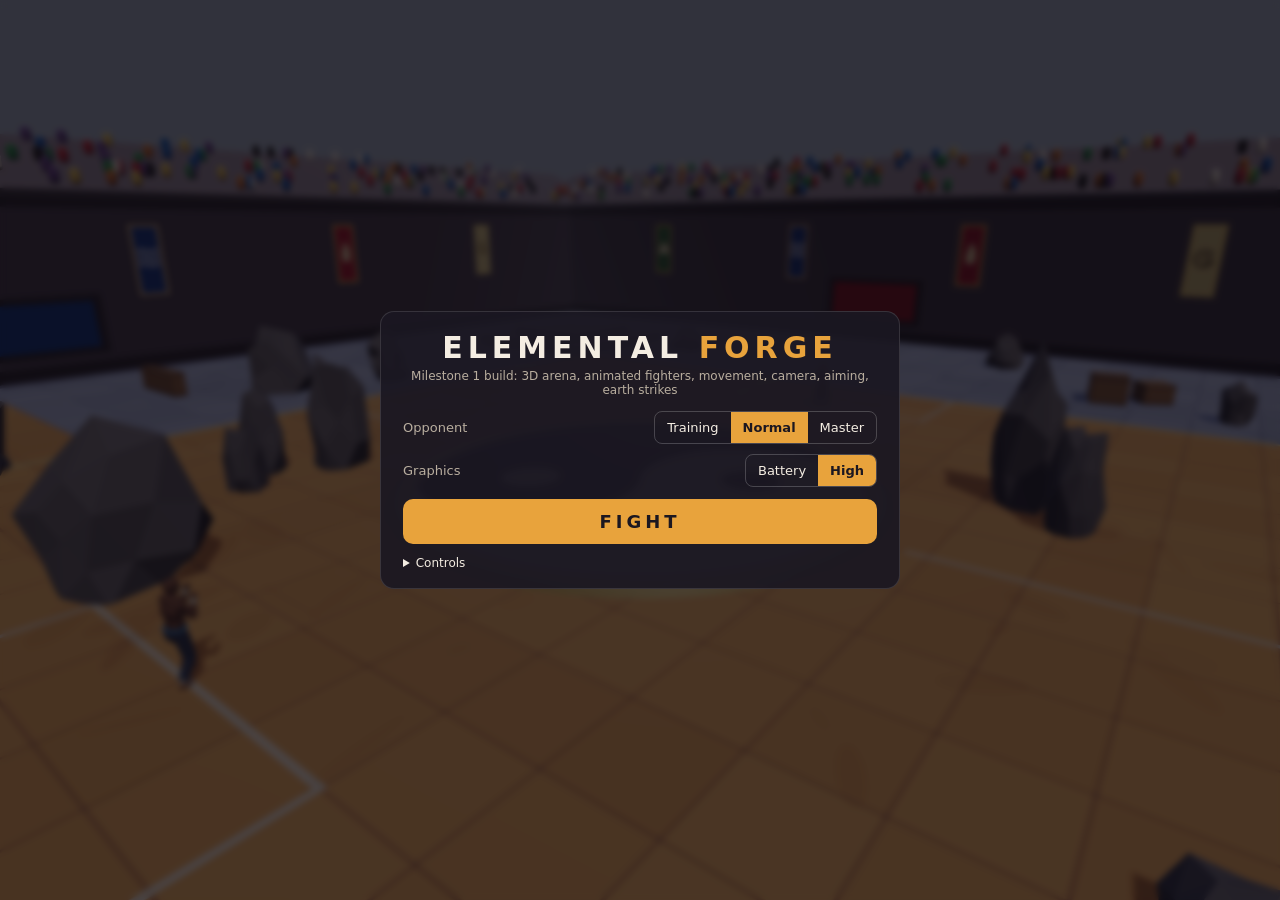
==== elemental-forge/index.html @ 2ba074e0 "Elemental Forge Milestone 1: playable 3D arena, animated fighters, movement, camera, aiming Three.js" ====
<!doctype html>
<html lang="en">
<head>
<meta charset="utf-8">
<meta name="viewport" content="width=device-width, initial-scale=1, maximum-scale=1, user-scalable=no, viewport-fit=cover">
<meta name="theme-color" content="#1b1720">
<meta name="mobile-web-app-capable" content="yes">
<meta name="apple-mobile-web-app-capable" content="yes">
<link rel="manifest" href="manifest.webmanifest">
<title>Elemental Forge</title>
<link rel="stylesheet" href="style.css">
<script type="importmap">
{ "imports": { "three": "./vendor/three.module.min.js" } }
</script>
</head>
<body>
<canvas id="game"></canvas>

<div id="hud" class="hidden">
  <div id="bars-left" class="bars">
    <div class="name">YOU</div>
    <div class="bar hp"><div class="fill" id="p-hp"></div></div>
    <div class="bar en"><div class="fill" id="p-en"></div></div>
  </div>
  <div id="round-box">
    <div id="round-pips"><span class="pip" id="pip-p"></span><span class="sep"></span><span class="pip" id="pip-o"></span></div>
    <div id="round-label">ROUND 1</div>
  </div>
  <div id="bars-right" class="bars right">
    <div class="name" id="opp-name">RIVAL</div>
    <div class="bar hp"><div class="fill" id="o-hp"></div></div>
    <div class="bar en"><div class="fill" id="o-en"></div></div>
  </div>

  <div id="elements">
    <button class="el active" data-el="earth" title="Earth">EARTH</button>
    <button class="el locked" data-el="fire" title="Fire (Milestone 4)">FIRE</button>
    <button class="el locked" data-el="water" title="Water (Milestone 4)">WATER</button>
    <button class="el locked" data-el="air" title="Air (Milestone 4)">AIR</button>
  </div>

  <button id="btn-pause" class="small-btn">II</button>
  <button id="btn-lock" class="small-btn">LOCK</button>

  <div id="reticle"><div class="ring"></div><div class="dot"></div></div>
  <div id="lock-marker"></div>
  <div id="opp-tag"><div class="mini-hp"><div class="fill" id="o-hp-mini"></div></div></div>

  <div id="stick-base"><div id="stick-knob"></div></div>

  <div id="action-pad">
    <button class="act" id="btn-attack" data-act="attack"><span>STRIKE</span></button>
    <button class="act" id="btn-bend" data-act="bend"><span>BEND</span></button>
    <button class="act" id="btn-guard" data-act="guard"><span>GUARD</span></button>
    <button class="act" id="btn-jump" data-act="jump"><span>JUMP</span></button>
    <button class="act" id="btn-dodge" data-act="dodge"><span>DODGE</span></button>
  </div>
  <div id="popups"></div>
  <div id="banner"></div>
</div>

<div id="menu" class="overlay">
  <div class="panel">
    <h1>ELEMENTAL <span>FORGE</span></h1>
    <p class="sub">Milestone 1 build: 3D arena, animated fighters, movement, camera, aiming, earth strikes</p>
    <div class="row">
      <label>Opponent</label>
      <div class="seg" id="difficulty">
        <button data-d="training">Training</button>
        <button data-d="normal" class="on">Normal</button>
        <button data-d="master">Master</button>
      </div>
    </div>
    <div class="row">
      <label>Graphics</label>
      <div class="seg" id="quality">
        <button data-q="low">Battery</button>
        <button data-q="high" class="on">High</button>
      </div>
    </div>
    <button id="btn-start" class="big">FIGHT</button>
    <details class="help">
      <summary>Controls</summary>
      <p><b>Touch:</b> left thumb anywhere on the left half = move. Drag on the right half = aim / turn camera. STRIKE = martial-arts combo. BEND = tap to raise and throw a rock at the reticle, hold to keep it suspended and release to throw. GUARD (hold) = raise a stone shield. DODGE = roll in the stick direction. LOCK = lock on to the rival.</p>
      <p><b>Keyboard:</b> WASD move, mouse aim (click the game to capture), Left click strike, Right click bend (hold/release), Q guard, Space jump, Shift dodge, Tab lock, Esc pause.</p>
    </details>
  </div>
</div>

<div id="pause" class="overlay hidden">
  <div class="panel">
    <h2>PAUSED</h2>
    <div class="row">
      <label>Look sensitivity</label>
      <input type="range" id="sens" min="0.4" max="2.2" step="0.1" value="1">
    </div>
    <div class="row">
      <label>Auto camera</label>
      <div class="seg" id="autocam">
        <button data-a="on" class="on">On</button>
        <button data-a="off">Off</button>
      </div>
    </div>
    <button id="btn-resume" class="big">RESUME</button>
    <button id="btn-quit" class="big ghost">MAIN MENU</button>
  </div>
</div>

<div id="end" class="overlay hidden">
  <div class="panel">
    <h2 id="end-title">VICTORY</h2>
    <p id="end-sub"></p>
    <button id="btn-again" class="big">REMATCH</button>
    <button id="btn-menu2" class="big ghost">MAIN MENU</button>
  </div>
</div>

<div id="rotate" class="overlay">
  <div class="panel"><div class="phone-icon"></div><p>Turn your phone sideways to play.</p></div>
</div>

<div id="loading" class="overlay"><div class="panel"><p>Loading the arena...</p></div></div>
<div id="err" class="hidden"></div>

<script type="module" src="js/main.js"></script>
</body>
</html>
---- elemental-forge/style.css ----
:root {
  --bg: #1b1720;
  --panel: rgba(28, 24, 34, 0.92);
  --ink: #f4ede2;
  --muted: #b9ae9f;
  --accent: #e8a33c;
  --earth: #9a7b4f;
  --fire: #e2552b;
  --water: #3d8fd6;
  --air: #d9e3e8;
  --hp: #e0493c;
  --en: #4fb3e8;
  --safe-l: env(safe-area-inset-left, 0px);
  --safe-r: env(safe-area-inset-right, 0px);
  --safe-b: env(safe-area-inset-bottom, 0px);
  --safe-t: env(safe-area-inset-top, 0px);
}
* { box-sizing: border-box; -webkit-tap-highlight-color: transparent; }
html, body {
  margin: 0; height: 100%; overflow: hidden; background: var(--bg); color: var(--ink);
  font-family: system-ui, -apple-system, "Segoe UI", Roboto, sans-serif;
  user-select: none; -webkit-user-select: none; touch-action: none; overscroll-behavior: none;
}
canvas#game { position: fixed; inset: 0; width: 100vw; height: 100vh; display: block; touch-action: none; }
.hidden { display: none !important; }
button { font: inherit; color: inherit; touch-action: none; }

/* ---------- HUD ---------- */
#hud { position: fixed; inset: 0; pointer-events: none; }
#hud button { pointer-events: auto; }
.bars { position: absolute; top: calc(10px + var(--safe-t)); left: calc(14px + var(--safe-l)); width: min(30vw, 260px); }
.bars.right { left: auto; right: calc(14px + var(--safe-r)); text-align: right; }
.bars .name { font-size: 11px; letter-spacing: 2px; font-weight: 700; color: var(--muted); margin-bottom: 3px; }
.bar { height: 10px; background: rgba(0,0,0,0.45); border: 1px solid rgba(255,255,255,0.18); border-radius: 3px; overflow: hidden; margin-bottom: 4px; }
.bar.en { height: 6px; }
.bar .fill { height: 100%; width: 100%; transition: width 0.12s linear; transform-origin: left; }
.bars.right .bar .fill { margin-left: auto; }
.bar.hp .fill { background: linear-gradient(90deg, #b8322a, var(--hp)); }
.bar.en .fill { background: linear-gradient(90deg, #2f7fb0, var(--en)); }

#round-box { position: absolute; top: calc(8px + var(--safe-t)); left: 50%; transform: translateX(-50%); text-align: center;
  background: rgba(20,18,26,0.6); border: 1px solid rgba(255,255,255,0.12); border-radius: 6px; padding: 4px 12px; }
#round-pips { display: flex; gap: 8px; align-items: center; justify-content: center; }
.pip { width: 8px; height: 8px; transform: rotate(45deg); border: 1px solid #f07a7a; display: inline-block; }
.pip.won { background: #f07a7a; }
.sep { width: 2px; height: 12px; background: #fff; display: inline-block; }
#round-label { font-size: 9px; letter-spacing: 2px; color: var(--accent); margin-top: 2px; }

#elements { position: absolute; top: calc(52px + var(--safe-t)); left: calc(14px + var(--safe-l)); display: flex; gap: 6px; }
.el { width: 52px; height: 30px; border-radius: 15px; border: 2px solid rgba(255,255,255,0.25); background: rgba(20,18,26,0.6);
  font-size: 9px; font-weight: 800; letter-spacing: 1px; }
.el[data-el="earth"] { border-color: var(--earth); }
.el[data-el="fire"] { border-color: var(--fire); }
.el[data-el="water"] { border-color: var(--water); }
.el[data-el="air"] { border-color: var(--air); }
.el.active { background: rgba(154,123,79,0.75); }
.el.locked { opacity: 0.38; }

.small-btn { position: absolute; top: calc(52px + var(--safe-t)); width: 52px; height: 34px; border-radius: 8px;
  background: rgba(20,18,26,0.65); border: 1px solid rgba(255,255,255,0.25); font-size: 11px; font-weight: 800; letter-spacing: 1px; }
#btn-pause { right: calc(14px + var(--safe-r)); width: 40px; }
#btn-lock { right: calc(62px + var(--safe-r)); width: 64px; }
#btn-lock.on { background: rgba(232,163,60,0.85); color: #1b1720; }

#reticle { position: absolute; left: 50%; top: 50%; width: 34px; height: 34px; margin: -17px 0 0 -17px; transition: transform 0.08s; }
#reticle .ring { position: absolute; inset: 0; border: 2px solid rgba(255,255,255,0.75); border-radius: 50%; box-shadow: 0 0 3px rgba(0,0,0,0.6); }
#reticle .dot { position: absolute; left: 50%; top: 50%; width: 4px; height: 4px; margin: -2px; background: #fff; border-radius: 50%; }
#reticle.on-target .ring { border-color: #ff5a4a; transform: scale(0.8); }
#reticle.on-target .dot { background: #ff5a4a; }
#lock-marker { position: absolute; width: 46px; height: 46px; margin: -23px 0 0 -23px; border: 2px solid var(--accent); transform: rotate(45deg);
  display: none; box-shadow: 0 0 6px rgba(232,163,60,0.7); }
#opp-tag { position: absolute; width: 60px; margin-left: -30px; display: none; }
.mini-hp { height: 5px; background: rgba(0,0,0,0.5); border-radius: 2px; overflow: hidden; }
.mini-hp .fill { height: 100%; width: 100%; background: var(--hp); }

#stick-base { position: absolute; width: 130px; height: 130px; margin: -65px 0 0 -65px; border-radius: 50%;
  border: 2px solid rgba(255,255,255,0.35); background: rgba(255,255,255,0.06); display: none; }
#stick-knob { position: absolute; left: 50%; top: 50%; width: 56px; height: 56px; margin: -28px 0 0 -28px; border-radius: 50%;
  background: rgba(255,255,255,0.45); }

#action-pad { position: absolute; right: calc(10px + var(--safe-r)); bottom: calc(10px + var(--safe-b)); width: 250px; height: 220px; }
.act { position: absolute; border-radius: 50%; border: 2px solid rgba(255,255,255,0.45); background: rgba(24,20,30,0.55);
  font-size: 10px; font-weight: 800; letter-spacing: 1px; display: flex; align-items: center; justify-content: center; }
.act.down { background: rgba(232,163,60,0.75); color: #1b1720; transform: scale(0.94); }
#btn-attack { width: 86px; height: 86px; right: 6px; bottom: 6px; border-color: rgba(255,200,120,0.8); font-size: 12px; }
#btn-bend   { width: 72px; height: 72px; right: 104px; bottom: 4px; border-color: var(--earth); }
#btn-guard  { width: 68px; height: 68px; right: 16px; bottom: 102px; }
#btn-jump   { width: 62px; height: 62px; right: 96px; bottom: 88px; }
#btn-dodge  { width: 58px; height: 58px; right: 180px; bottom: 74px; }
.act .cd { position: absolute; inset: 0; border-radius: 50%; background: conic-gradient(rgba(0,0,0,0.55) var(--p,0%), transparent 0); }

#popups { position: absolute; inset: 0; overflow: hidden; }
.pop { position: absolute; font-weight: 900; font-size: 18px; color: #fff; text-shadow: 0 2px 3px #000, 0 0 6px rgba(255,90,60,0.9);
  animation: pop 0.8s ease-out forwards; transform: translate(-50%, -50%); }
.pop.block { color: #cfe8ff; text-shadow: 0 2px 3px #000, 0 0 6px rgba(80,160,255,0.9); font-size: 14px; }
@keyframes pop { 0% { opacity: 0; transform: translate(-50%,-30%) scale(0.6);} 15% { opacity: 1; transform: translate(-50%,-60%) scale(1.15);} 100% { opacity: 0; transform: translate(-50%,-160%) scale(1);} }
#banner { position: absolute; left: 0; right: 0; top: 34%; text-align: center; font-size: 44px; font-weight: 900; letter-spacing: 6px;
  text-shadow: 0 3px 8px rgba(0,0,0,0.8); color: #ffe2b0; opacity: 0; transition: opacity 0.25s; }
#banner.show { opacity: 1; }

/* ---------- overlays ---------- */
.overlay { position: fixed; inset: 0; display: flex; align-items: center; justify-content: center; background: rgba(15,12,18,0.72);
  backdrop-filter: blur(3px); z-index: 10; padding: 16px; }
.panel { background: var(--panel); border: 1px solid rgba(255,255,255,0.12); border-radius: 14px; padding: 18px 22px; width: min(520px, 100%);
  max-height: 100%; overflow-y: auto; text-align: center; touch-action: pan-y; }
h1 { margin: 0 0 4px; font-size: 30px; letter-spacing: 5px; }
h1 span { color: var(--accent); }
h2 { margin: 0 0 12px; letter-spacing: 4px; }
.sub { margin: 0 0 14px; color: var(--muted); font-size: 12px; }
.row { display: flex; align-items: center; justify-content: space-between; gap: 12px; margin: 10px 0; }
.row label { font-size: 13px; color: var(--muted); }
.seg { display: flex; border: 1px solid rgba(255,255,255,0.2); border-radius: 8px; overflow: hidden; }
.seg button { background: transparent; border: 0; padding: 8px 12px; font-size: 13px; }
.seg button.on { background: var(--accent); color: #1b1720; font-weight: 700; }
.big { display: block; width: 100%; margin-top: 12px; padding: 12px; font-size: 18px; font-weight: 900; letter-spacing: 4px; border-radius: 10px;
  border: 0; background: var(--accent); color: #1b1720; }
.big.ghost { background: transparent; border: 1px solid rgba(255,255,255,0.3); color: var(--ink); font-size: 14px; }
.help { text-align: left; margin-top: 12px; font-size: 12px; color: var(--muted); }
.help summary { cursor: pointer; color: var(--ink); }
input[type=range] { width: 50%; }
#rotate { display: none; z-index: 30; }
.phone-icon { width: 40px; height: 66px; border: 3px solid var(--ink); border-radius: 8px; margin: 0 auto 10px; animation: rot 1.6s infinite ease-in-out; }
@keyframes rot { 0%,30% { transform: rotate(0); } 60%,100% { transform: rotate(-90deg); } }
@media (orientation: portrait) and (max-width: 900px) { #rotate.armed { display: flex; } }
#err { position: fixed; left: 8px; bottom: 8px; right: 8px; background: #6b1d1d; color: #fff; padding: 8px; font: 12px monospace; z-index: 50; white-space: pre-wrap; }

@media (max-height: 420px) {
  #action-pad { transform: scale(0.9); transform-origin: bottom right; }
}
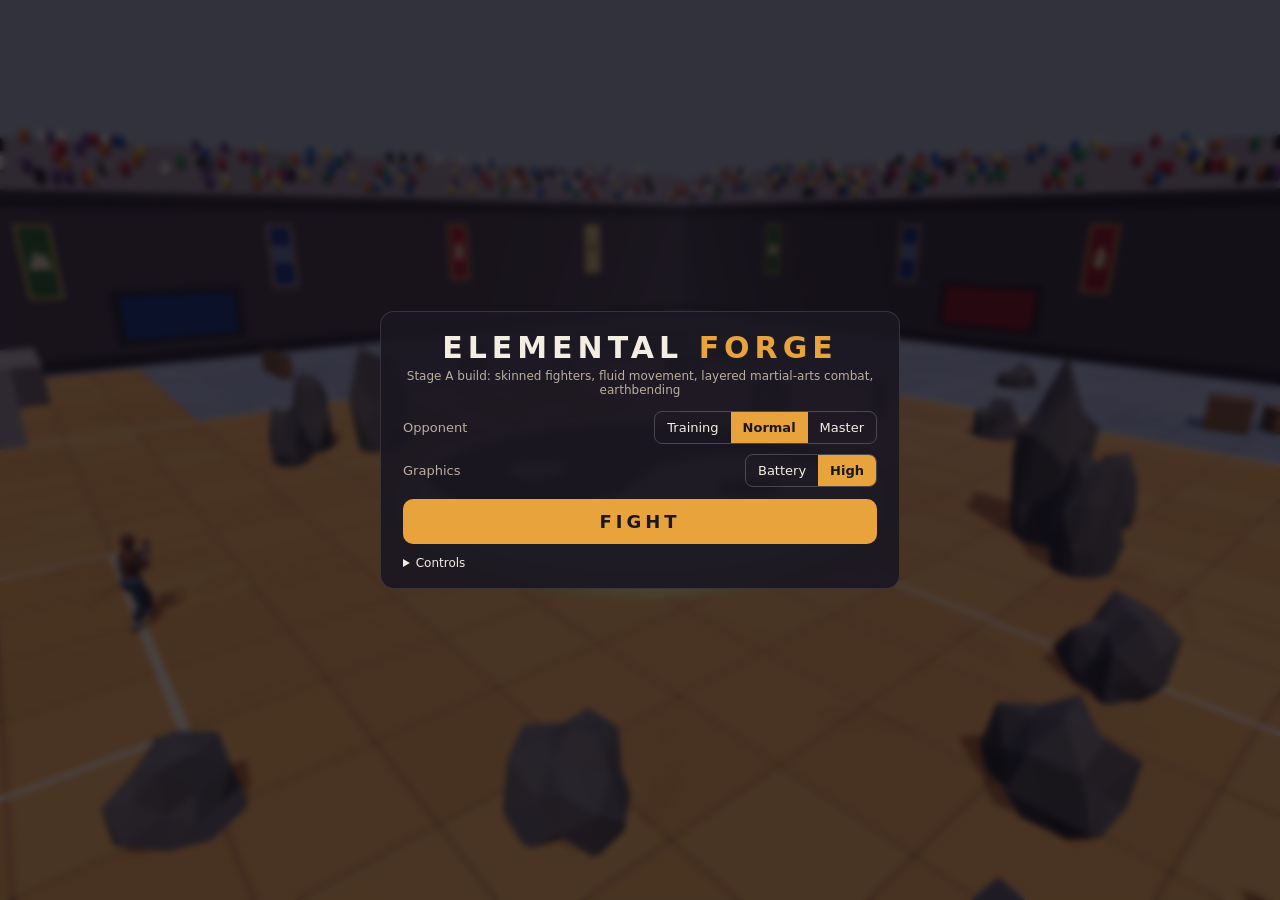
==== commit 0bb37412: "Stage A: skinned fighters, fluid locomotion, layered combat, slopes, tests - character.js: one conti" ====
--- a/elemental-forge/index.html
+++ b/elemental-forge/index.html
@@ -62,7 +62,7 @@
 <div id="menu" class="overlay">
   <div class="panel">
     <h1>ELEMENTAL <span>FORGE</span></h1>
-    <p class="sub">Milestone 1 build: 3D arena, animated fighters, movement, camera, aiming, earth strikes</p>
+    <p class="sub">Stage A build: skinned fighters, fluid movement, layered martial-arts combat, earthbending</p>
     <div class="row">
       <label>Opponent</label>
       <div class="seg" id="difficulty">
@@ -81,8 +81,13 @@
     <button id="btn-start" class="big">FIGHT</button>
     <details class="help">
       <summary>Controls</summary>
-      <p><b>Touch:</b> left thumb anywhere on the left half = move. Drag on the right half = aim / turn camera. STRIKE = martial-arts combo. BEND = tap to raise and throw a rock at the reticle, hold to keep it suspended and release to throw. GUARD (hold) = raise a stone shield. DODGE = roll in the stick direction. LOCK = lock on to the rival.</p>
-      <p><b>Keyboard:</b> WASD move, mouse aim (click the game to capture), Left click strike, Right click bend (hold/release), Q guard, Space jump, Shift dodge, Tab lock, Esc pause.</p>
+      <p><b>Move:</b> left thumb anywhere on the left half. Push lightly to walk, fully to run; hold the stick at its rim to sprint (when not locked on).</p>
+      <p><b>Aim / camera:</b> drag on the right half. LOCK picks the rival nearest your view and keeps them framed.</p>
+      <p><b>STRIKE:</b> tap for a jab, cross, spinning-kick combo. Hold briefly, then release, for a heavy palm strike (staggers, breaks guards). Hold until your fists glow for a charged axe-kick slam that knocks down everyone nearby.</p>
+      <p><b>GUARD</b> (hold) raises a stone shield. Raise it just before a hit lands for a perfect guard: rocks fly back at the thrower, melee attackers stumble, and your next STRIKE becomes a spinning counter.</p>
+      <p><b>DODGE:</b> roll in the stick direction. While locked on: sidestep left/right, hop back when pulling away. Dodge and jump cancel the end of an attack; buttons pressed slightly early are remembered.</p>
+      <p><b>BEND:</b> tap to raise and throw a rock at the reticle; hold to keep it suspended, release to throw.</p>
+      <p><b>Keyboard:</b> WASD move, C sprint, mouse aim (click to capture), Left click strike (hold for heavy/charged), Right click bend, Q guard, Space jump, Shift dodge, Tab lock, Esc pause.</p>
     </details>
   </div>
 </div>
--- a/elemental-forge/style.css
+++ b/elemental-forge/style.css
@@ -82,7 +82,10 @@
 .act { position: absolute; border-radius: 50%; border: 2px solid rgba(255,255,255,0.45); background: rgba(24,20,30,0.55);
   font-size: 10px; font-weight: 800; letter-spacing: 1px; display: flex; align-items: center; justify-content: center; }
 .act.down { background: rgba(232,163,60,0.75); color: #1b1720; transform: scale(0.94); }
-#btn-attack { width: 86px; height: 86px; right: 6px; bottom: 6px; border-color: rgba(255,200,120,0.8); font-size: 12px; }
+#btn-attack { width: 86px; height: 86px; right: 6px; bottom: 6px; border-color: rgba(255,200,120,0.8); font-size: 12px;
+  box-shadow: 0 0 calc(var(--charge, 0) * 26px) rgba(255, 190, 90, calc(var(--charge, 0) * 0.9)); }
+#btn-attack.charged { border-color: #ffd27a; background: rgba(232,163,60,0.45); }
+#stick-base.sprint { border-color: rgba(255,210,140,0.9); box-shadow: 0 0 14px rgba(255,190,90,0.6); }
 #btn-bend   { width: 72px; height: 72px; right: 104px; bottom: 4px; border-color: var(--earth); }
 #btn-guard  { width: 68px; height: 68px; right: 16px; bottom: 102px; }
 #btn-jump   { width: 62px; height: 62px; right: 96px; bottom: 88px; }
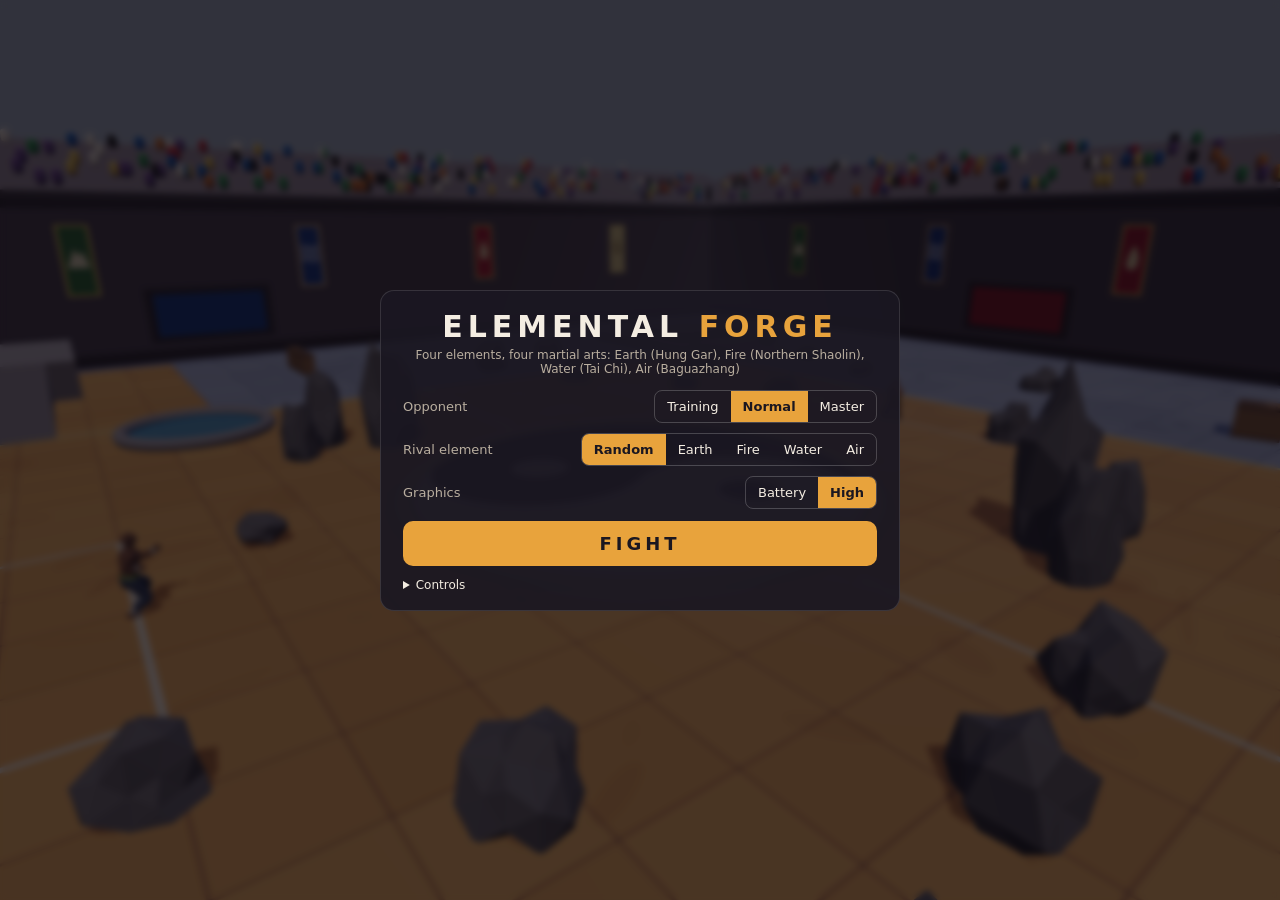
==== commit ce9b717a: "Four martial-arts elements: style system, unified bending, star controls - pose.js / styles.js: data" ====
--- a/elemental-forge/index.html
+++ b/elemental-forge/index.html
@@ -33,11 +33,12 @@
   </div>
 
   <div id="elements">
-    <button class="el active" data-el="earth" title="Earth">EARTH</button>
-    <button class="el locked" data-el="fire" title="Fire (Milestone 4)">FIRE</button>
-    <button class="el locked" data-el="water" title="Water (Milestone 4)">WATER</button>
-    <button class="el locked" data-el="air" title="Air (Milestone 4)">AIR</button>
+    <button class="el active" data-el="earth"><b>EARTH</b><i class="pips"></i></button>
+    <button class="el" data-el="fire"><b>FIRE</b><i class="pips"></i></button>
+    <button class="el" data-el="water"><b>WATER</b><i class="pips"></i></button>
+    <button class="el" data-el="air"><b>AIR</b><i class="pips"></i></button>
   </div>
+  <div id="style-tag"></div>
 
   <button id="btn-pause" class="small-btn">II</button>
   <button id="btn-lock" class="small-btn">LOCK</button>
@@ -49,11 +50,12 @@
   <div id="stick-base"><div id="stick-knob"></div></div>
 
   <div id="action-pad">
-    <button class="act" id="btn-attack" data-act="attack"><span>STRIKE</span></button>
-    <button class="act" id="btn-bend" data-act="bend"><span>BEND</span></button>
-    <button class="act" id="btn-guard" data-act="guard"><span>GUARD</span></button>
     <button class="act" id="btn-jump" data-act="jump"><span>JUMP</span></button>
+    <button class="act" id="btn-guard" data-act="guard"><span>GUARD</span><small></small></button>
     <button class="act" id="btn-dodge" data-act="dodge"><span>DODGE</span></button>
+    <button class="act" id="btn-hand" data-act="hand"><span>HAND</span><small></small></button>
+    <button class="act" id="btn-leg" data-act="leg"><span>LEG</span><small></small></button>
+    <button class="act" id="btn-special" data-act="special"><span>SPECIAL</span><small></small></button>
   </div>
   <div id="popups"></div>
   <div id="banner"></div>
@@ -62,13 +64,23 @@
 <div id="menu" class="overlay">
   <div class="panel">
     <h1>ELEMENTAL <span>FORGE</span></h1>
-    <p class="sub">Stage A build: skinned fighters, fluid movement, layered martial-arts combat, earthbending</p>
+    <p class="sub">Four elements, four martial arts: Earth (Hung Gar), Fire (Northern Shaolin), Water (Tai Chi), Air (Baguazhang)</p>
     <div class="row">
       <label>Opponent</label>
       <div class="seg" id="difficulty">
         <button data-d="training">Training</button>
         <button data-d="normal" class="on">Normal</button>
         <button data-d="master">Master</button>
+      </div>
+    </div>
+    <div class="row">
+      <label>Rival element</label>
+      <div class="seg" id="rival-el">
+        <button data-r="random" class="on">Random</button>
+        <button data-r="earth">Earth</button>
+        <button data-r="fire">Fire</button>
+        <button data-r="water">Water</button>
+        <button data-r="air">Air</button>
       </div>
     </div>
     <div class="row">
@@ -81,13 +93,13 @@
     <button id="btn-start" class="big">FIGHT</button>
     <details class="help">
       <summary>Controls</summary>
-      <p><b>Move:</b> left thumb anywhere on the left half. Push lightly to walk, fully to run; hold the stick at its rim to sprint (when not locked on).</p>
-      <p><b>Aim / camera:</b> drag on the right half. LOCK picks the rival nearest your view and keeps them framed.</p>
-      <p><b>STRIKE:</b> tap for a jab, cross, spinning-kick combo. Hold briefly, then release, for a heavy palm strike (staggers, breaks guards). Hold until your fists glow for a charged axe-kick slam that knocks down everyone nearby.</p>
-      <p><b>GUARD</b> (hold) raises a stone shield. Raise it just before a hit lands for a perfect guard: rocks fly back at the thrower, melee attackers stumble, and your next STRIKE becomes a spinning counter.</p>
-      <p><b>DODGE:</b> roll in the stick direction. While locked on: sidestep left/right, hop back when pulling away. Dodge and jump cancel the end of an attack; buttons pressed slightly early are remembered.</p>
-      <p><b>BEND:</b> tap to raise and throw a rock at the reticle; hold to keep it suspended, release to throw.</p>
-      <p><b>Keyboard:</b> WASD move, C sprint, mouse aim (click to capture), Left click strike (hold for heavy/charged), Right click bend, Q guard, Space jump, Shift dodge, Tab lock, Esc pause.</p>
+      <p><b>Move:</b> left thumb on the left half (light push walks, full push runs, hold at the rim to sprint). <b>Aim / camera:</b> drag on the right half. <b>LOCK</b> frames the rival.</p>
+      <p><b>Elements</b> (top left): switch instantly between Earth (Hung Gar), Fire (Northern Shaolin), Water (Tai Chi) and Air (Baguazhang). Each changes your stance, movement and every technique.</p>
+      <p><b>HAND</b> tap: hand technique (stone punch, fire fist, water palm, air palm). <b>Hold HAND</b> for sustained bending: lift up to three rocks, a fire stream, draw water from a pool (then a water whip), or a wind push.</p>
+      <p><b>LEG</b> tap: kicks (tap again for the second kick). <b>Hold LEG</b> and release for the charged move: seismic stomp, flying dragon kick, tidal sweep, cyclone.</p>
+      <p>Held rocks, flame orbs, water globes and vortices circle you; HAND or LEG launches them. <b>SPECIAL</b>: stone pillar (stand on it), flame orb (three = volley), water sphere (traps), vortex (three = big vortex).</p>
+      <p><b>GUARD</b> (hold): earth wall, fire wall, water shield or air deflection. Raise it just before impact to send projectiles back and open a counter. <b>DODGE</b>: roll, flame dash, water slide or air dash. <b>JUMP</b> twice as Air; hold JUMP to glide.</p>
+      <p><b>Keyboard:</b> WASD, mouse aim, left/right click = HAND/LEG, Q guard, E special, Space jump, Shift dodge, 1-4 elements, C sprint, Tab lock.</p>
     </details>
   </div>
 </div>
@@ -105,6 +117,14 @@
         <button data-a="on" class="on">On</button>
         <button data-a="off">Off</button>
       </div>
+    </div>
+    <div class="row">
+      <label>Button size</label>
+      <input type="range" id="btn-size" min="0.8" max="1.3" step="0.05" value="1">
+    </div>
+    <div class="row">
+      <label>Button spacing</label>
+      <input type="range" id="btn-spread" min="0.85" max="1.3" step="0.05" value="1">
     </div>
     <button id="btn-resume" class="big">RESUME</button>
     <button id="btn-quit" class="big ghost">MAIN MENU</button>
--- a/elemental-forge/style.css
+++ b/elemental-forge/style.css
@@ -46,16 +46,21 @@
 .sep { width: 2px; height: 12px; background: #fff; display: inline-block; }
 #round-label { font-size: 9px; letter-spacing: 2px; color: var(--accent); margin-top: 2px; }
 
-#elements { position: absolute; top: calc(52px + var(--safe-t)); left: calc(14px + var(--safe-l)); display: flex; gap: 6px; }
-.el { width: 52px; height: 30px; border-radius: 15px; border: 2px solid rgba(255,255,255,0.25); background: rgba(20,18,26,0.6);
-  font-size: 9px; font-weight: 800; letter-spacing: 1px; }
+#elements { position: absolute; top: calc(50px + var(--safe-t)); left: calc(14px + var(--safe-l)); display: flex; gap: 7px; }
+.el { width: 64px; height: 40px; border-radius: 10px; border: 2px solid rgba(255,255,255,0.25); background: rgba(20,18,26,0.6);
+  font-size: 10px; letter-spacing: 1px; display: flex; flex-direction: column; align-items: center; justify-content: center; gap: 3px; padding: 0; }
+.el b { font-weight: 800; }
+.el .pips { display: flex; gap: 3px; height: 5px; font-style: normal; }
+.el .pips span { width: 5px; height: 5px; border-radius: 50%; background: currentColor; display: inline-block; }
 .el[data-el="earth"] { border-color: var(--earth); }
 .el[data-el="fire"] { border-color: var(--fire); }
 .el[data-el="water"] { border-color: var(--water); }
 .el[data-el="air"] { border-color: var(--air); }
-.el.active { background: rgba(154,123,79,0.75); }
-.el.locked { opacity: 0.38; }
-
+.el.active[data-el="earth"] { background: rgba(154,123,79,0.85); }
+.el.active[data-el="fire"] { background: rgba(226,85,43,0.85); }
+.el.active[data-el="water"] { background: rgba(61,143,214,0.85); }
+.el.active[data-el="air"] { background: rgba(217,227,232,0.85); color: #1b1720; }
+#style-tag { position: absolute; top: calc(96px + var(--safe-t)); left: calc(16px + var(--safe-l)); font-size: 10px; letter-spacing: 2px; color: var(--muted); text-shadow: 0 1px 2px #000; }
 .small-btn { position: absolute; top: calc(52px + var(--safe-t)); width: 52px; height: 34px; border-radius: 8px;
   background: rgba(20,18,26,0.65); border: 1px solid rgba(255,255,255,0.25); font-size: 11px; font-weight: 800; letter-spacing: 1px; }
 #btn-pause { right: calc(14px + var(--safe-r)); width: 40px; }
@@ -78,18 +83,19 @@
 #stick-knob { position: absolute; left: 50%; top: 50%; width: 56px; height: 56px; margin: -28px 0 0 -28px; border-radius: 50%;
   background: rgba(255,255,255,0.45); }
 
-#action-pad { position: absolute; right: calc(10px + var(--safe-r)); bottom: calc(10px + var(--safe-b)); width: 250px; height: 220px; }
+/* star layout: positions are computed in main.js (layoutStar) from button size and spacing settings */
+#action-pad { position: absolute; right: 0; bottom: 0; width: 0; height: 0; }
 .act { position: absolute; border-radius: 50%; border: 2px solid rgba(255,255,255,0.45); background: rgba(24,20,30,0.55);
-  font-size: 10px; font-weight: 800; letter-spacing: 1px; display: flex; align-items: center; justify-content: center; }
-.act.down { background: rgba(232,163,60,0.75); color: #1b1720; transform: scale(0.94); }
-#btn-attack { width: 86px; height: 86px; right: 6px; bottom: 6px; border-color: rgba(255,200,120,0.8); font-size: 12px;
-  box-shadow: 0 0 calc(var(--charge, 0) * 26px) rgba(255, 190, 90, calc(var(--charge, 0) * 0.9)); }
-#btn-attack.charged { border-color: #ffd27a; background: rgba(232,163,60,0.45); }
+  font-size: 11px; font-weight: 800; letter-spacing: 1px; display: flex; flex-direction: column; align-items: center; justify-content: center; gap: 1px;
+  transform: translate(-50%, -50%); transition: transform 0.06s, background 0.06s; padding: 0; }
+.act small { font-size: 7.5px; font-weight: 700; letter-spacing: 0.5px; opacity: 0.8; max-width: 90%; line-height: 1.05; }
+.act.down { background: rgba(232,163,60,0.78); color: #1b1720; transform: translate(-50%, -50%) scale(0.92); }
+#btn-hand, #btn-leg { border-color: var(--elc, rgba(255,200,120,0.8)); border-width: 3px; }
+#btn-special { border-color: var(--elc, rgba(255,255,255,0.6)); background: rgba(40,30,50,0.6); }
+#btn-leg { box-shadow: 0 0 calc(var(--charge, 0) * 26px) rgba(255, 190, 90, calc(var(--charge, 0) * 0.9)); }
+#btn-leg.charged { background: rgba(232,163,60,0.45); }
+#btn-hand.sustain { background: rgba(232,163,60,0.35); }
 #stick-base.sprint { border-color: rgba(255,210,140,0.9); box-shadow: 0 0 14px rgba(255,190,90,0.6); }
-#btn-bend   { width: 72px; height: 72px; right: 104px; bottom: 4px; border-color: var(--earth); }
-#btn-guard  { width: 68px; height: 68px; right: 16px; bottom: 102px; }
-#btn-jump   { width: 62px; height: 62px; right: 96px; bottom: 88px; }
-#btn-dodge  { width: 58px; height: 58px; right: 180px; bottom: 74px; }
 .act .cd { position: absolute; inset: 0; border-radius: 50%; background: conic-gradient(rgba(0,0,0,0.55) var(--p,0%), transparent 0); }
 
 #popups { position: absolute; inset: 0; overflow: hidden; }
@@ -127,6 +133,4 @@
 @media (orientation: portrait) and (max-width: 900px) { #rotate.armed { display: flex; } }
 #err { position: fixed; left: 8px; bottom: 8px; right: 8px; background: #6b1d1d; color: #fff; padding: 8px; font: 12px monospace; z-index: 50; white-space: pre-wrap; }
 
-@media (max-height: 420px) {
-  #action-pad { transform: scale(0.9); transform-origin: bottom right; }
-}
+
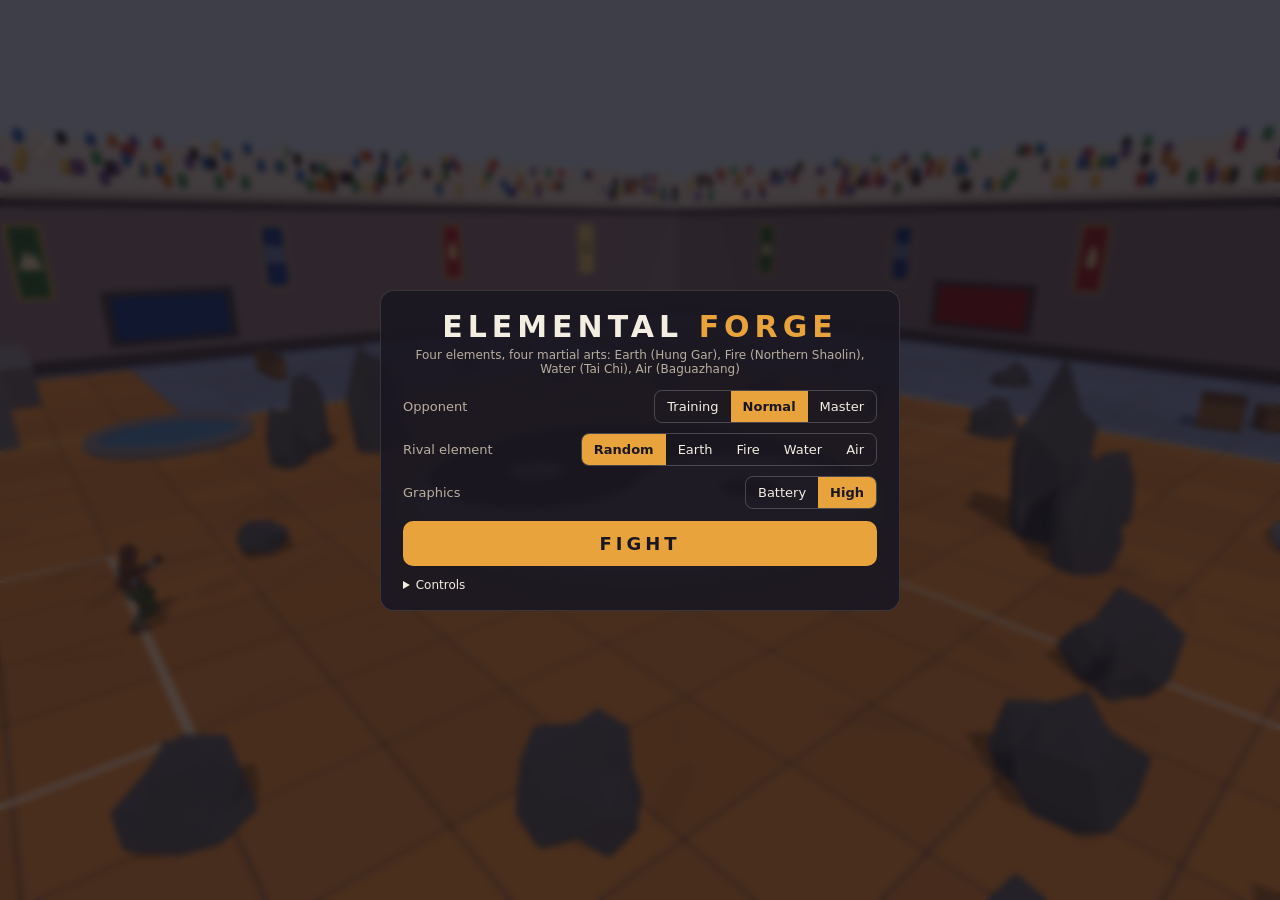
==== commit 0de26078: "Visual quality rebuild (WIP): rigged CC0 character, authored clips, cel shading, toon effects - hero" ====
--- a/elemental-forge/index.html
+++ b/elemental-forge/index.html
@@ -10,7 +10,8 @@
 <title>Elemental Forge</title>
 <link rel="stylesheet" href="style.css">
 <script type="importmap">
-{ "imports": { "three": "./vendor/three.module.min.js" } }
+{ "imports": { "three": "./vendor/three.module.min.js",
+    "three/addons/": "./vendor/addons/" } }
 </script>
 </head>
 <body>
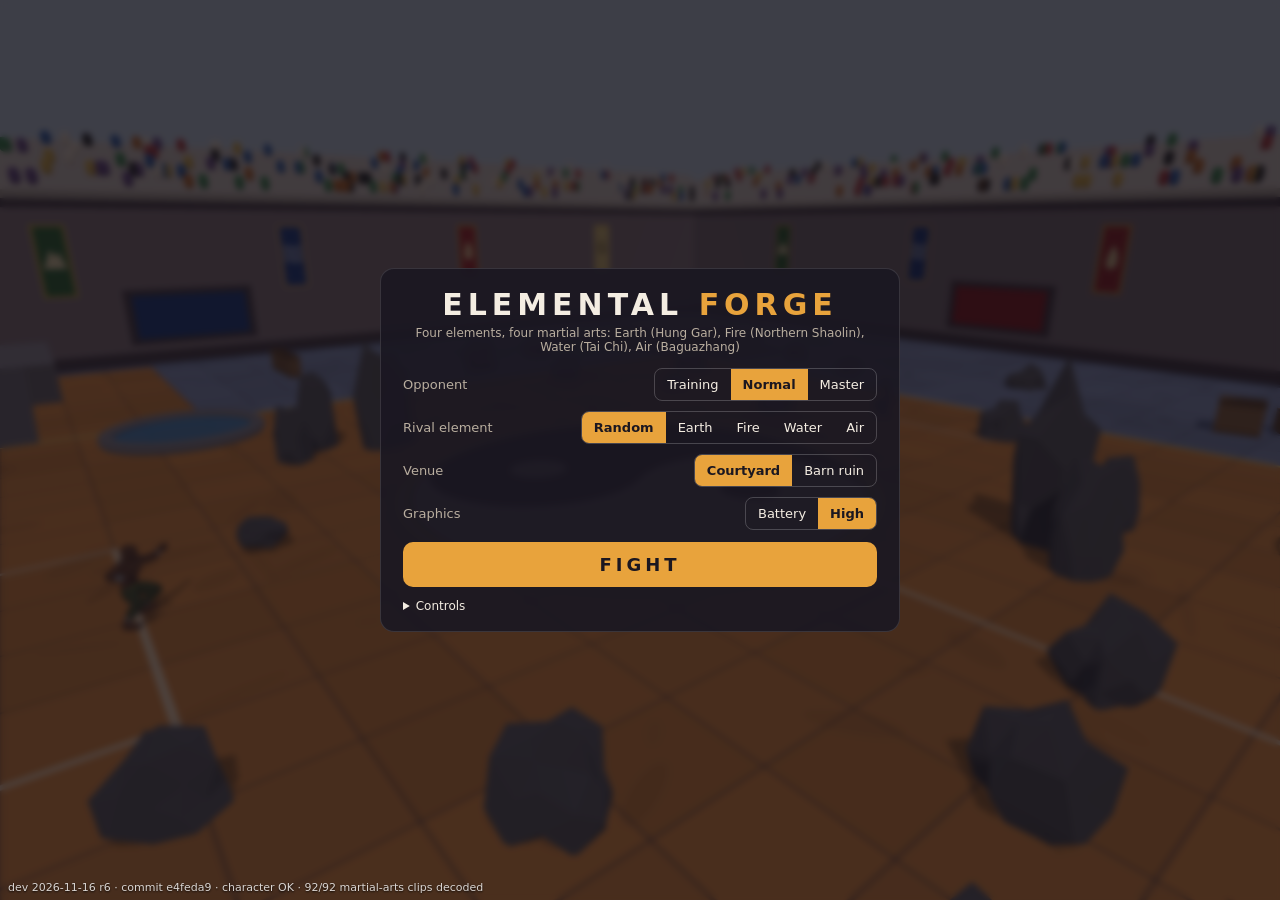
==== commit 19277da1: "Barn ruin venue, overhaul acceptance test, AI responses to the new attacks - tools/venue/build-venue" ====
--- a/elemental-forge/index.html
+++ b/elemental-forge/index.html
@@ -85,6 +85,13 @@
       </div>
     </div>
     <div class="row">
+      <label>Venue</label>
+      <div class="seg" id="venue">
+        <button data-v="courtyard" class="on">Courtyard</button>
+        <button data-v="barn">Barn ruin</button>
+      </div>
+    </div>
+    <div class="row">
       <label>Graphics</label>
       <div class="seg" id="quality">
         <button data-q="low">Battery</button>
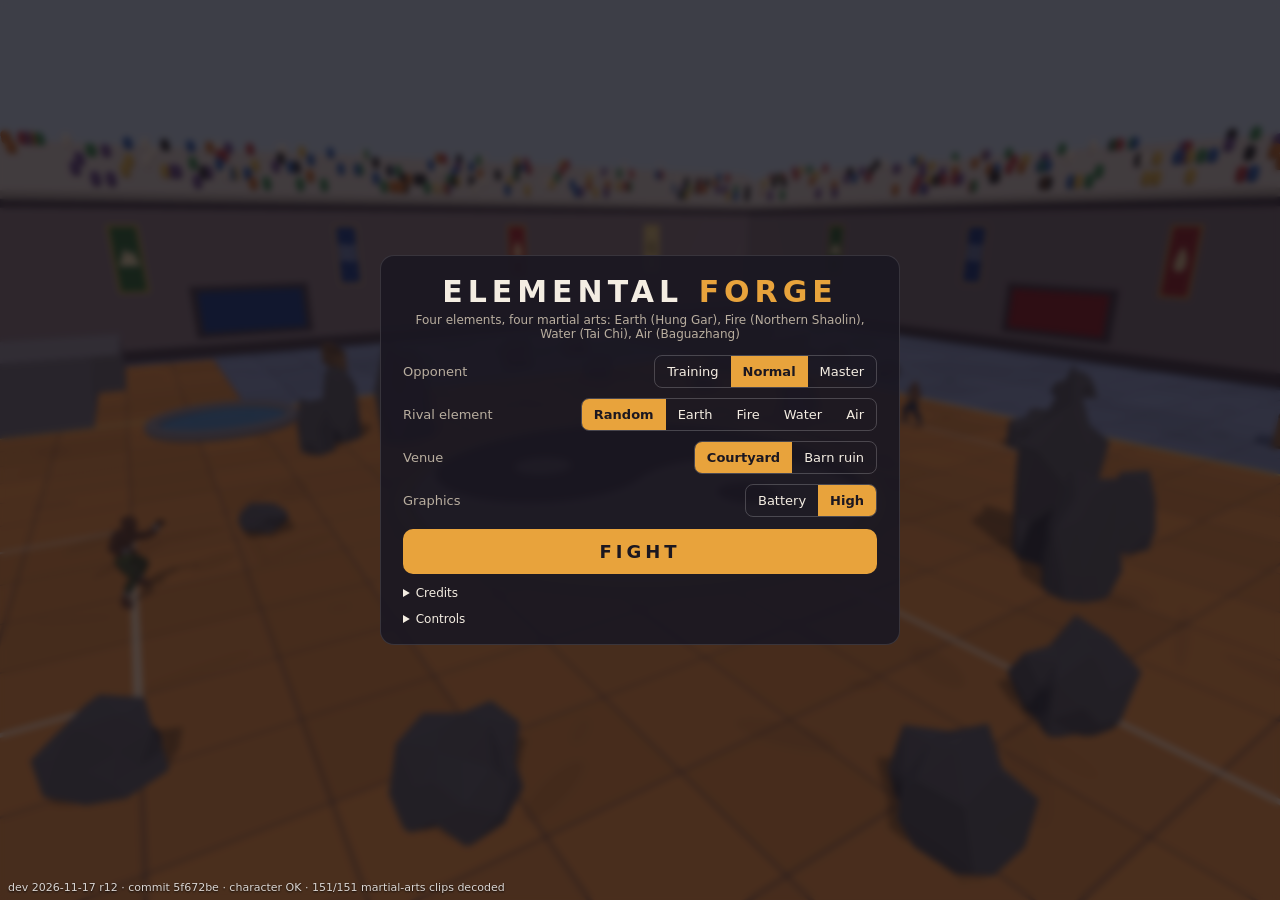
==== commit d7a22bb0: "M6 notes (asset inventory, licences, moves, missing assets) and in-game credits Co-Authored-By: Clau" ====
--- a/elemental-forge/index.html
+++ b/elemental-forge/index.html
@@ -100,6 +100,13 @@
     </div>
     <button id="btn-start" class="big">FIGHT</button>
     <details class="help">
+      <summary>Credits</summary>
+      <p>VFX: KanaWorks_AI (@KanaWorks_AI) &mdash; water impact, water column and ice projectile flipbooks (https://github.com/kanaworksai-hue/kanaworks-sakuga-vfx).</p>
+      <p>Ice Cluster (free) by chrismartin1337 (Sketchfab), CC-BY-4.0.</p>
+      <p>Fire and explosion volumes: JangaFX EmberGen free VDBs (CC0), rendered to flipbooks for this game.</p>
+      <p>Character animations: Mixamo, Rokoko, KinemIQ (CC0), Motifect, Universal Animation Library, Human Basic Motions, CMU motion capture.</p>
+    </details>
+    <details class="help">
       <summary>Controls</summary>
       <p><b>Move:</b> left thumb on the left half (light push walks, full push runs, hold at the rim to sprint). <b>Aim / camera:</b> drag on the right half. <b>LOCK</b> frames the rival.</p>
       <p><b>Elements</b> (top left): switch instantly between Earth (Hung Gar), Fire (Northern Shaolin), Water (Tai Chi) and Air (Baguazhang). Each changes your stance, movement and every technique.</p>
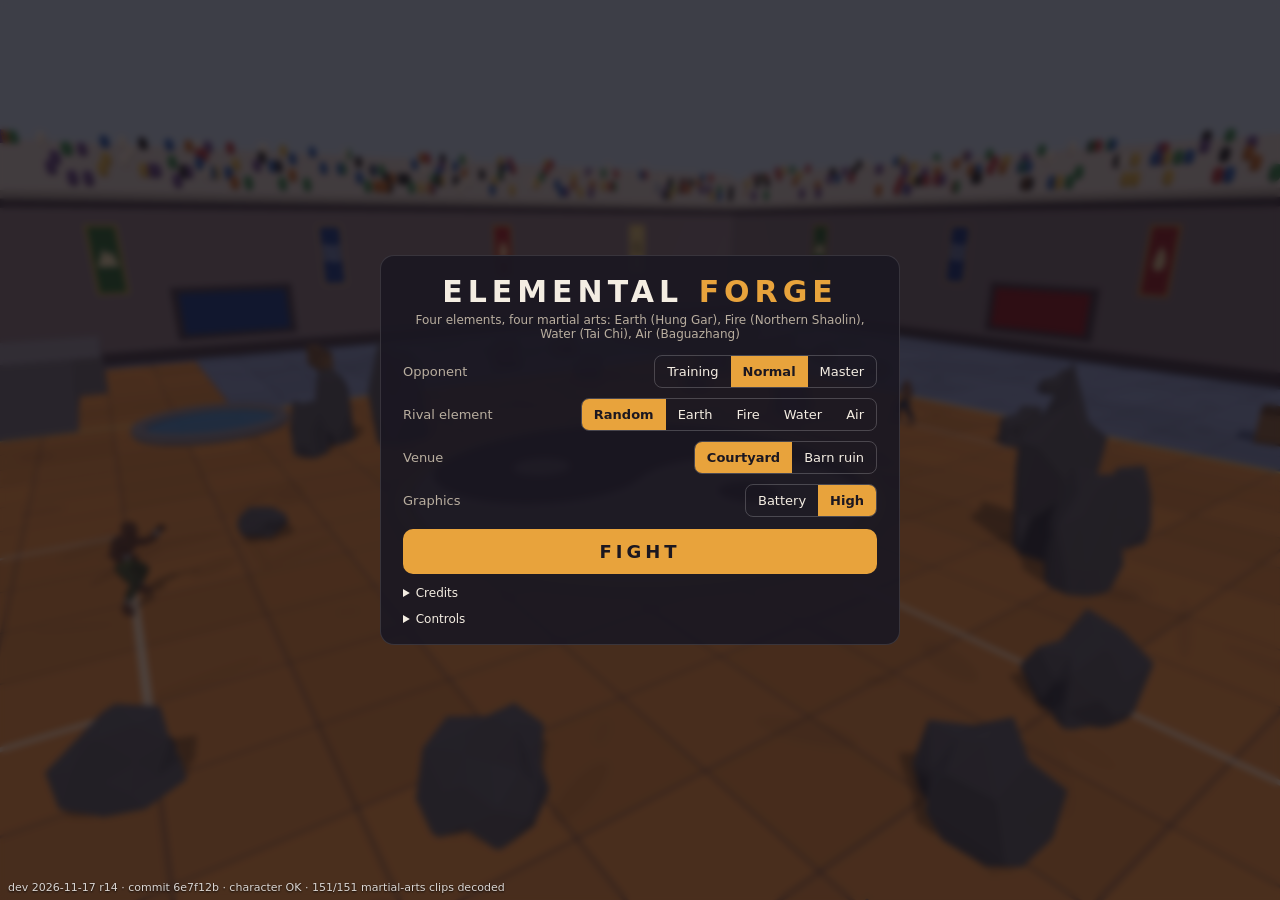
==== commit 516976cd: "Sound: recorded CC0 sounds (OpenGameArt) replace the synthesised noises: strike swings timed to the " ====
--- a/elemental-forge/index.html
+++ b/elemental-forge/index.html
@@ -105,6 +105,7 @@
       <p>Ice Cluster (free) by chrismartin1337 (Sketchfab), CC-BY-4.0.</p>
       <p>Fire and explosion volumes: JangaFX EmberGen free VDBs (CC0), rendered to flipbooks for this game.</p>
       <p>Character animations: Mixamo, Rokoko, KinemIQ (CC0), Motifect, Universal Animation Library, Human Basic Motions, CMU motion capture.</p>
+      <p>Sound: CC0 recordings from OpenGameArt.org by qubodup, artisticdude, rubberduck, Legit Audio, julien-matthey, Spring Spring, sketchman3 and Kenney.</p>
     </details>
     <details class="help">
       <summary>Controls</summary>
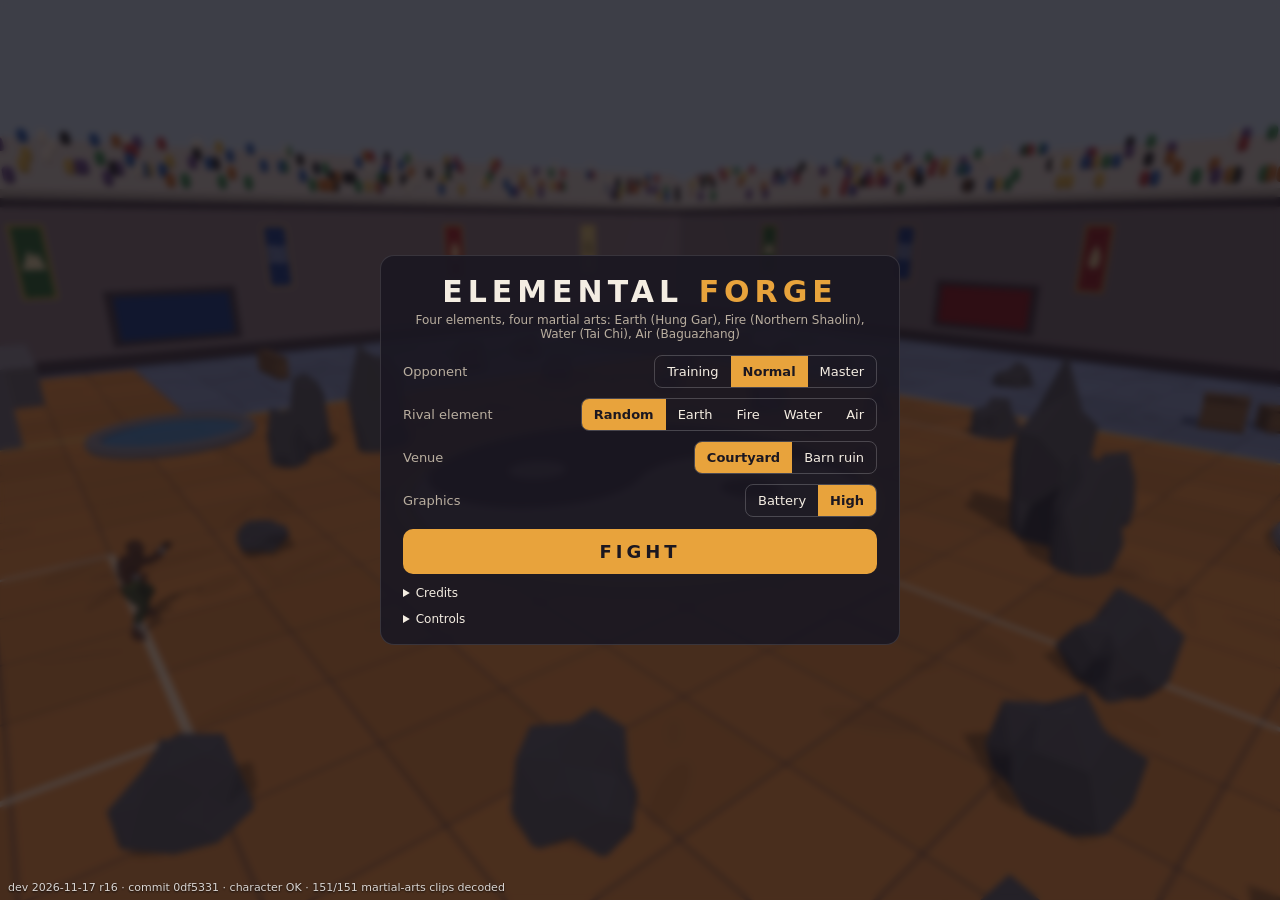
==== commit 0df53311: "Installable web app: PNG icons, full manifest, offline support (network first, the whole game stored" ====
--- a/elemental-forge/index.html
+++ b/elemental-forge/index.html
@@ -7,6 +7,7 @@
 <meta name="mobile-web-app-capable" content="yes">
 <meta name="apple-mobile-web-app-capable" content="yes">
 <link rel="manifest" href="manifest.webmanifest">
+<link rel="apple-touch-icon" href="icons/icon-192.png">
 <title>Elemental Forge</title>
 <link rel="stylesheet" href="style.css">
 <script type="importmap">
@@ -99,6 +100,7 @@
       </div>
     </div>
     <button id="btn-start" class="big">FIGHT</button>
+    <button id="btn-install" class="big" style="display:none;margin-top:10px;font-size:0.8em;opacity:0.9">INSTALL APP</button>
     <details class="help">
       <summary>Credits</summary>
       <p>VFX: KanaWorks_AI (@KanaWorks_AI) &mdash; water impact, water column and ice projectile flipbooks (https://github.com/kanaworksai-hue/kanaworks-sakuga-vfx).</p>
